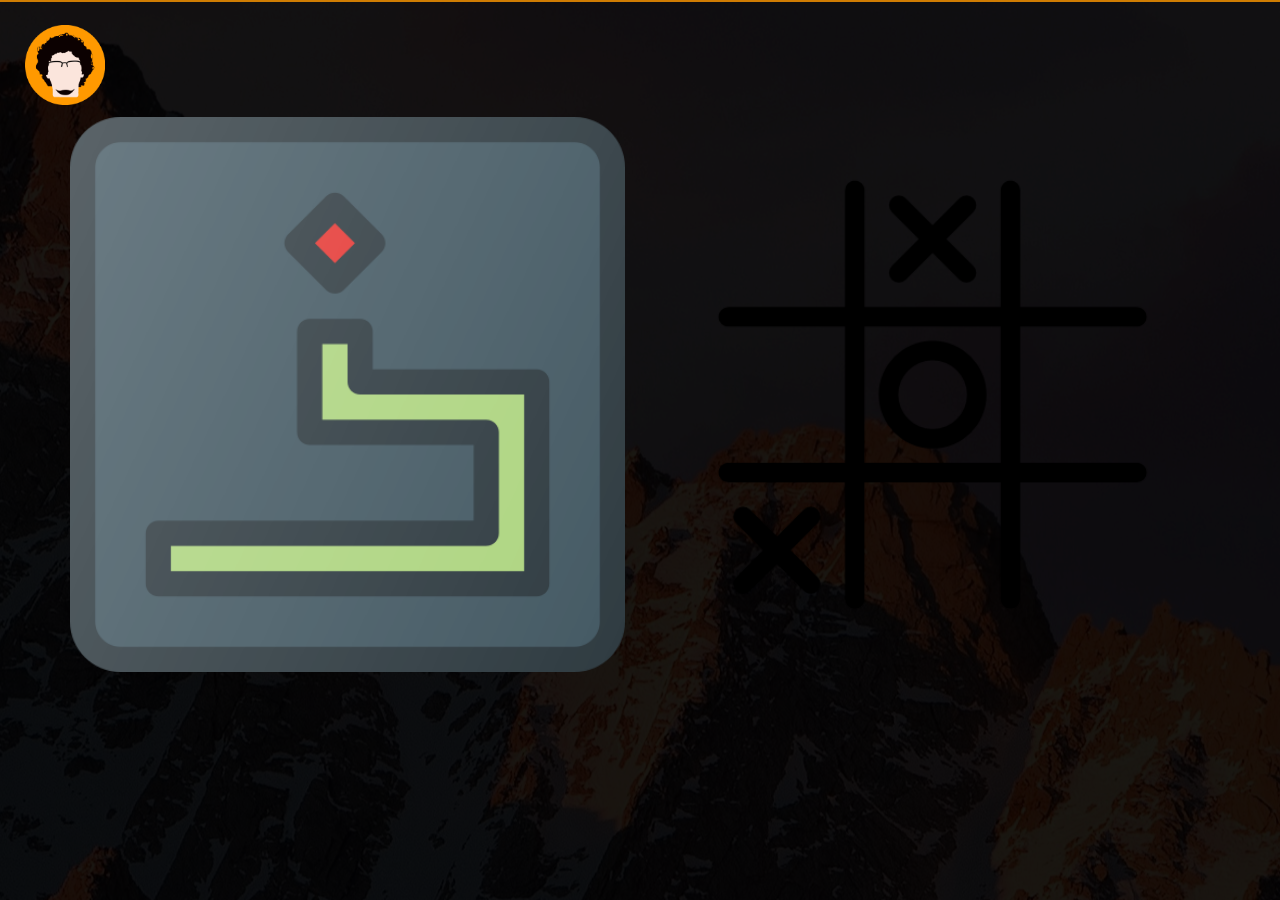
==== ReferProjekt/games/games.html @ 9d8041ef "site uploade" ====
<!DOCTYPE html>
<html lang="hu">

<head>
    <meta charset="UTF-8">
    <meta http-equiv="X-UA-Compatible" content="IE=edge">
    <meta name="viewport" content="width=device-width, initial-scale=1.0">
    <link href="https://cdn.jsdelivr.net/npm/bootstrap@5.3.0-alpha2/dist/css/bootstrap.min.css" rel="stylesheet"
        integrity="sha384-aFq/bzH65dt+w6FI2ooMVUpc+21e0SRygnTpmBvdBgSdnuTN7QbdgL+OapgHtvPp" crossorigin="anonymous">
    <script src="index.js"></script>
    <link rel="stylesheet" href="games.css">
    <title>Games</title>
</head>

<body>
    <main class="site-wrapper">
        <div class="section-fluid-main">
            <div class="section-row">
                <div class="section-col">
                    <div class="section">
                        <div class="section-in">
                            <a href="snake.html"><img src="snake.png" alt="snake photo"></a>
                        </div>
                    </div>
                </div>
                <div class="hover-text">
                    <h2>Snake</h2>
                </div>

                <div class="section-col">
                    <div class="section">
                        <div class="section-in">
                            <a href="TicTac.html"><img src="tic-tac-toe.png" alt="tic-tac-toe photo"></a>
                        </div>
                    </div>
                </div>
                <div class="hover-text">
                    <h2>Tic Tac Toe</h2>
                </div>

            </div>
    </main>
    <a href="/ReferProjekt/index.html" class="logo" target="_self">
        <img src="logo.png" alt="az oldal logoja">
    </a>
    </div>
</body>

</html>
---- ReferProjekt/games/games.css ----
*,
*::before,
*::after {
    box-sizing: border-box;
}

.site-wrapper {
    border-top: 2px solid rgba(255, 153, 0, 0.8);


}

::-webkit-scrollbar {
    width: 4px;
}


::-webkit-scrollbar-track {
    background: rgb(84, 84, 84);
    ;
}


::-webkit-scrollbar-thumb {
    background: rgba(255, 153, 0, 0.8);
}


::-webkit-scrollbar-thumb:hover {
    background: rgb(255, 153, 0);
}

body {
    background: linear-gradient(rgba(0, 0, 0, 0.9), rgba(0, 0, 0, 0.9)), url(backr.jpg);
    background-position: center;
    background-size: auto;

    font-family: 'Times New Roman', Times, serif;
    font-weight: 400;
    font-size: 15px;
    line-height: 1.7;
    color: #fff;
    margin: 0;
    padding: 0;
    overflow-x: none;
}

p {
    font-family: 'Poppins', sans-serif;
    font-weight: 400;
    font-size: 16px;
    line-height: 1.7;
    color: #fff;
    margin: 0;
}

.section-fluid-main {
    position: relative;
    display: block;
    overflow: hidden;
    width: calc(100% - 40px);
    padding-right: 15px;
    padding-left: 15px;
    margin-right: auto;
    margin-left: auto;
    max-width: 1140px;
    padding: 100px 0;
}

.section-row {
    display: -ms-flexbox;
    display: flex;
    -ms-flex-wrap: wrap;
    flex-wrap: wrap;
    margin-right: -15px;
    margin-left: -15px;
}

.section-row:hover .section-col {
    opacity: 0.1;
}

.section-col {
    position: relative;
    width: 100%;
    -ms-flex: 0 0 50%;
    flex: 0 0 50%;
    max-width: 50%;
    transition: opacity 250ms linear;
}

.section-row .section-col:hover {
    opacity: 1;
}

.section {
    position: relative;
    display: block;
    width: 100%;
    overflow: hidden;
    cursor: pointer;
    padding: 15px;
}

.section-in {
    position: relative;
    display: block;
    width: 100%;
    overflow: hidden;
    border-radius: 6px;
    cursor: pointer;
}

.section-in img {
    display: block;
    width: 100%;
    height: auto;
    transition: transform 250ms linear;
}

.section-col:hover .section-in img {
    transform: scale(1.1) rotate(-3deg);
}

.hover-text {
    position: fixed;
    top: 0;
    left: 0;
    width: 100%;
    height: 100%;
    overflow: hidden;
    z-index: 100;
    pointer-events: none;
    display: -webkit-inline-flex;
    display: -ms-inline-flexbox;
    display: inline-flex;
    -webkit-align-items: center;
    -moz-align-items: center;
    -ms-align-items: center;
    align-items: center;
    -webkit-justify-content: center;
    -moz-justify-content: center;
    -ms-justify-content: center;
    justify-content: center;
    -ms-flex-pack: center;
    text-align: center;
    -ms-flex-item-align: center;
    align-self: center;
    mix-blend-mode: difference;
}

.hover-text h2 {
    font-family: 'Poppins', sans-serif;
    font-weight: 800;
    font-size: 8vw;
    line-height: 1;
    color: #fff;
    opacity: 0;
    transform: scale(0.8);
    transition: transform 250ms linear, opacity 250ms ease;
}

.section-col:hover+.hover-text h2 {
    opacity: 1;
    transform: scale(1);
}


.logo {
    position: fixed;
    top: 25px;
    left: 25px;
    display: block;
    z-index: 1000;
    transition: all 250ms linear;
}

.logo img {
    height: 80px;
    width: auto;
    display: block;
    transition: filter 250ms 700ms linear;
}

.logo:hover {
    outline: 5px solid wheat;
    border-radius: 50px;
}


@media (max-width: 767px) {
    .section-col {
        -ms-flex: 0 0 100%;
        flex: 0 0 100%;
        max-width: 100%;
    }

    .hover-text h2 {
        font-size: 12vw;
    }
}
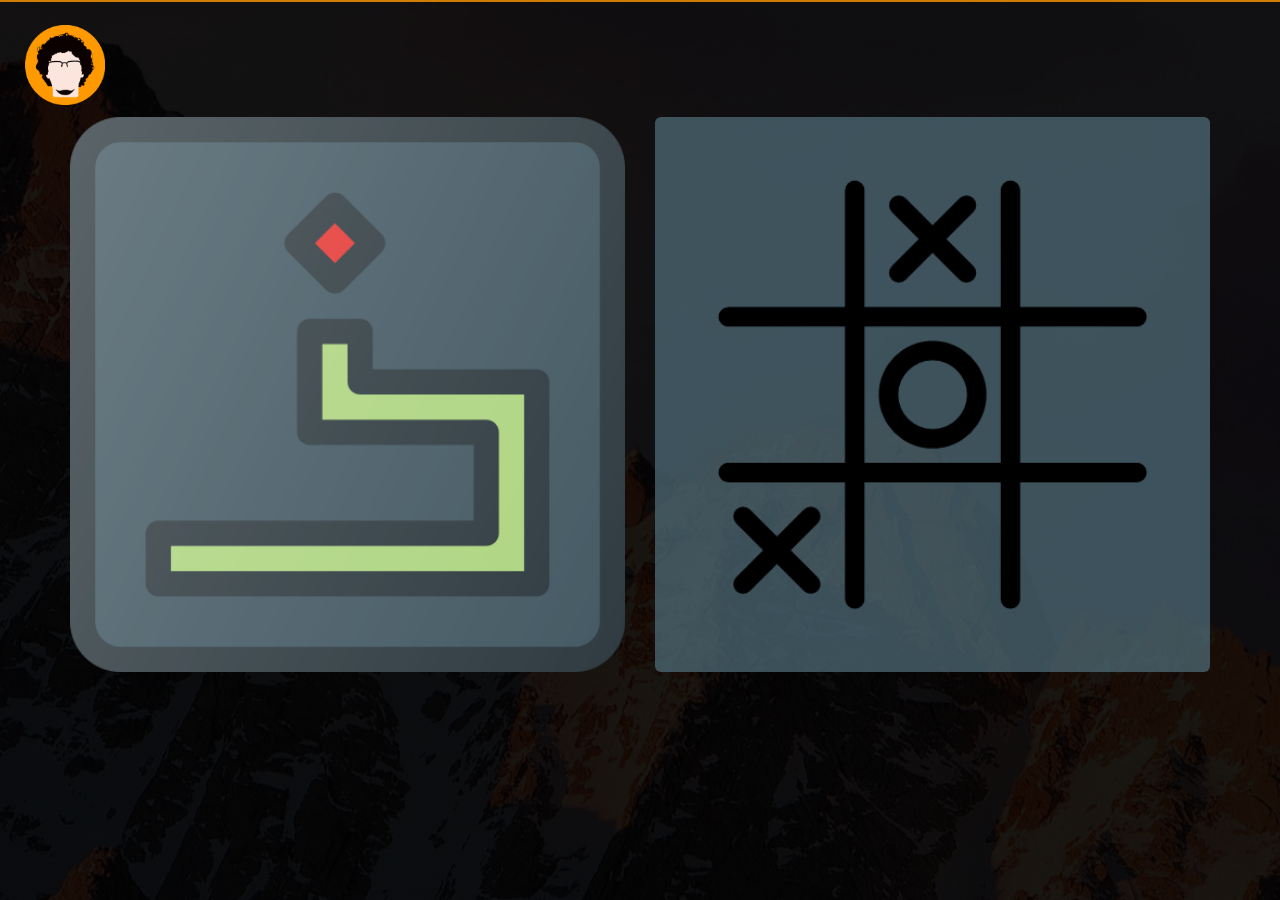
==== commit aa4532ca: "The tic-tac-toe game icon background changed." ====
--- a/ReferProjekt/games/games.html
+++ b/ReferProjekt/games/games.html
@@ -29,7 +29,7 @@
 
                 <div class="section-col">
                     <div class="section">
-                        <div class="section-in">
+                        <div class="section-in tictacborder">
                             <a href="TicTac.html"><img src="tic-tac-toe.png" alt="tic-tac-toe photo"></a>
                         </div>
                     </div>
--- a/ReferProjekt/games/games.css
+++ b/ReferProjekt/games/games.css
@@ -8,6 +8,11 @@
     border-top: 2px solid rgba(255, 153, 0, 0.8);
 
 
+}
+
+
+.tictacborder {
+    background-color: rgba(82, 113, 126, 0.7);
 }
 
 ::-webkit-scrollbar {
